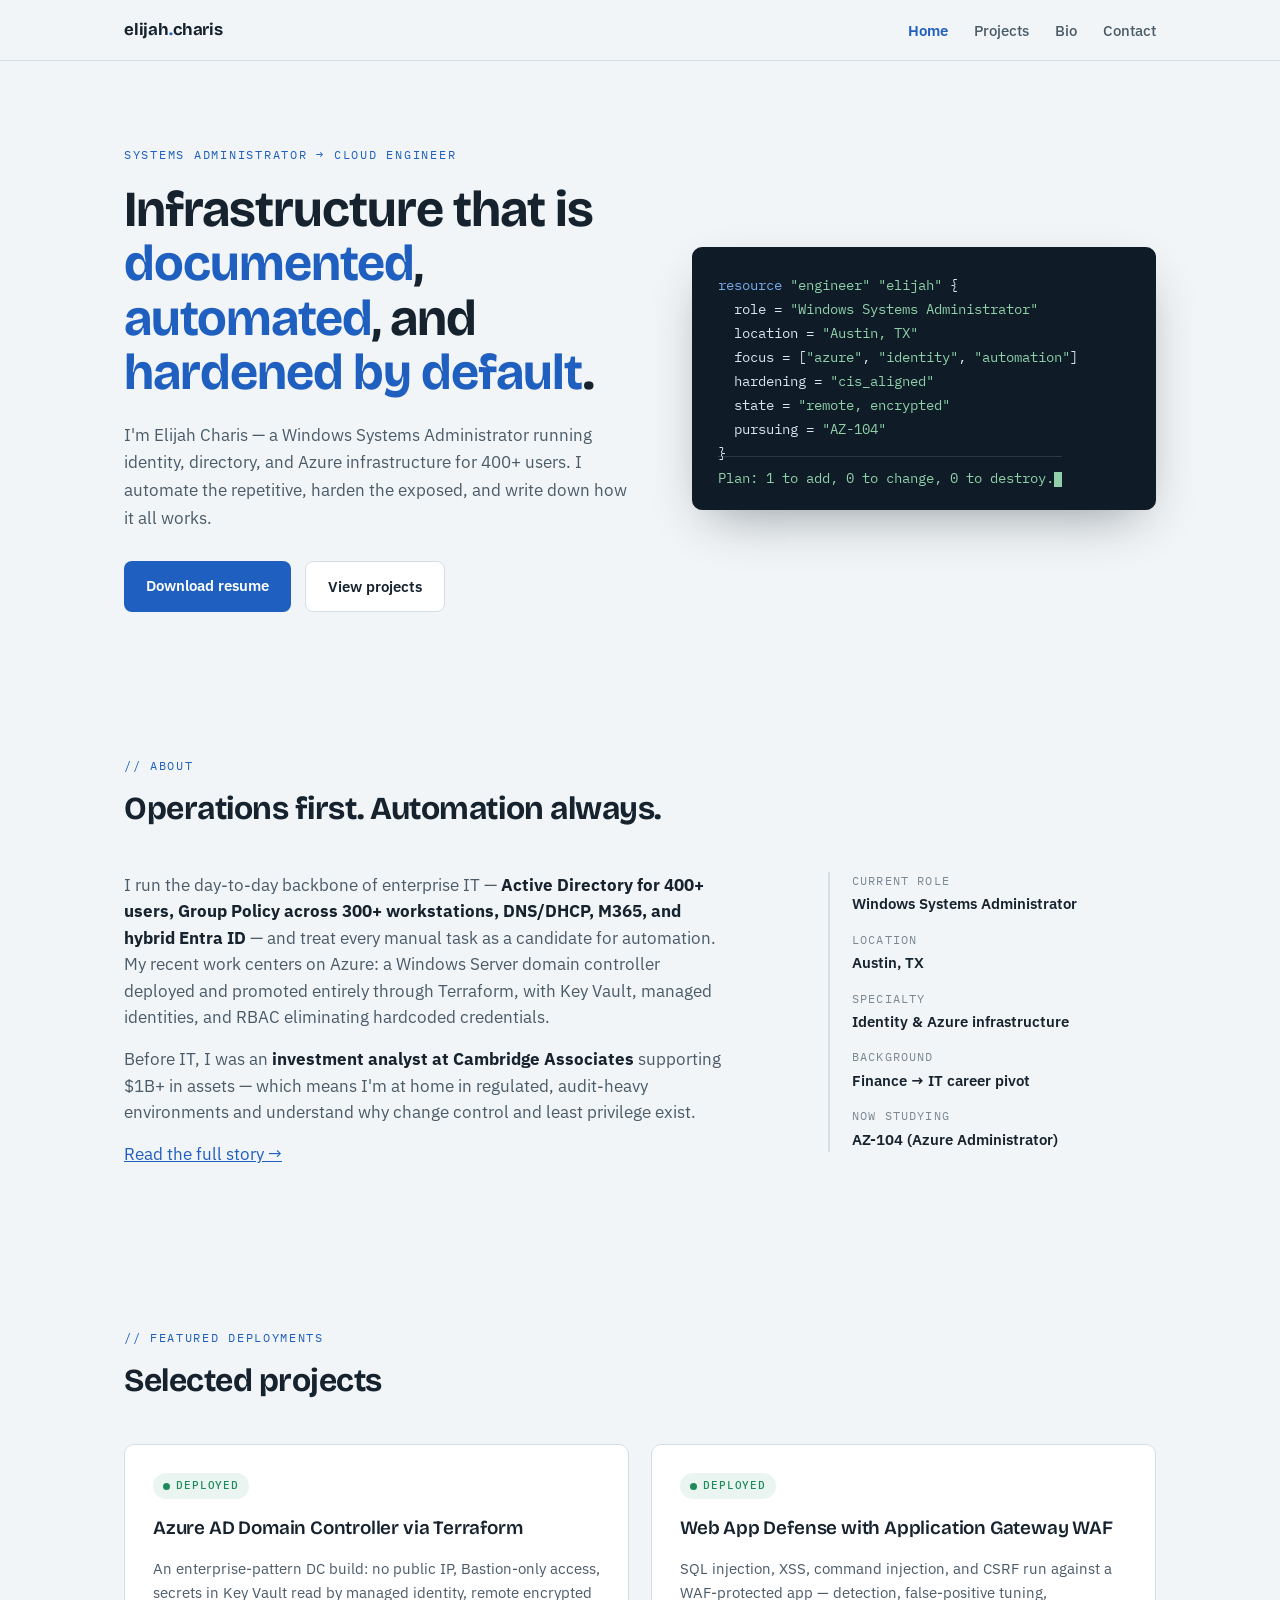
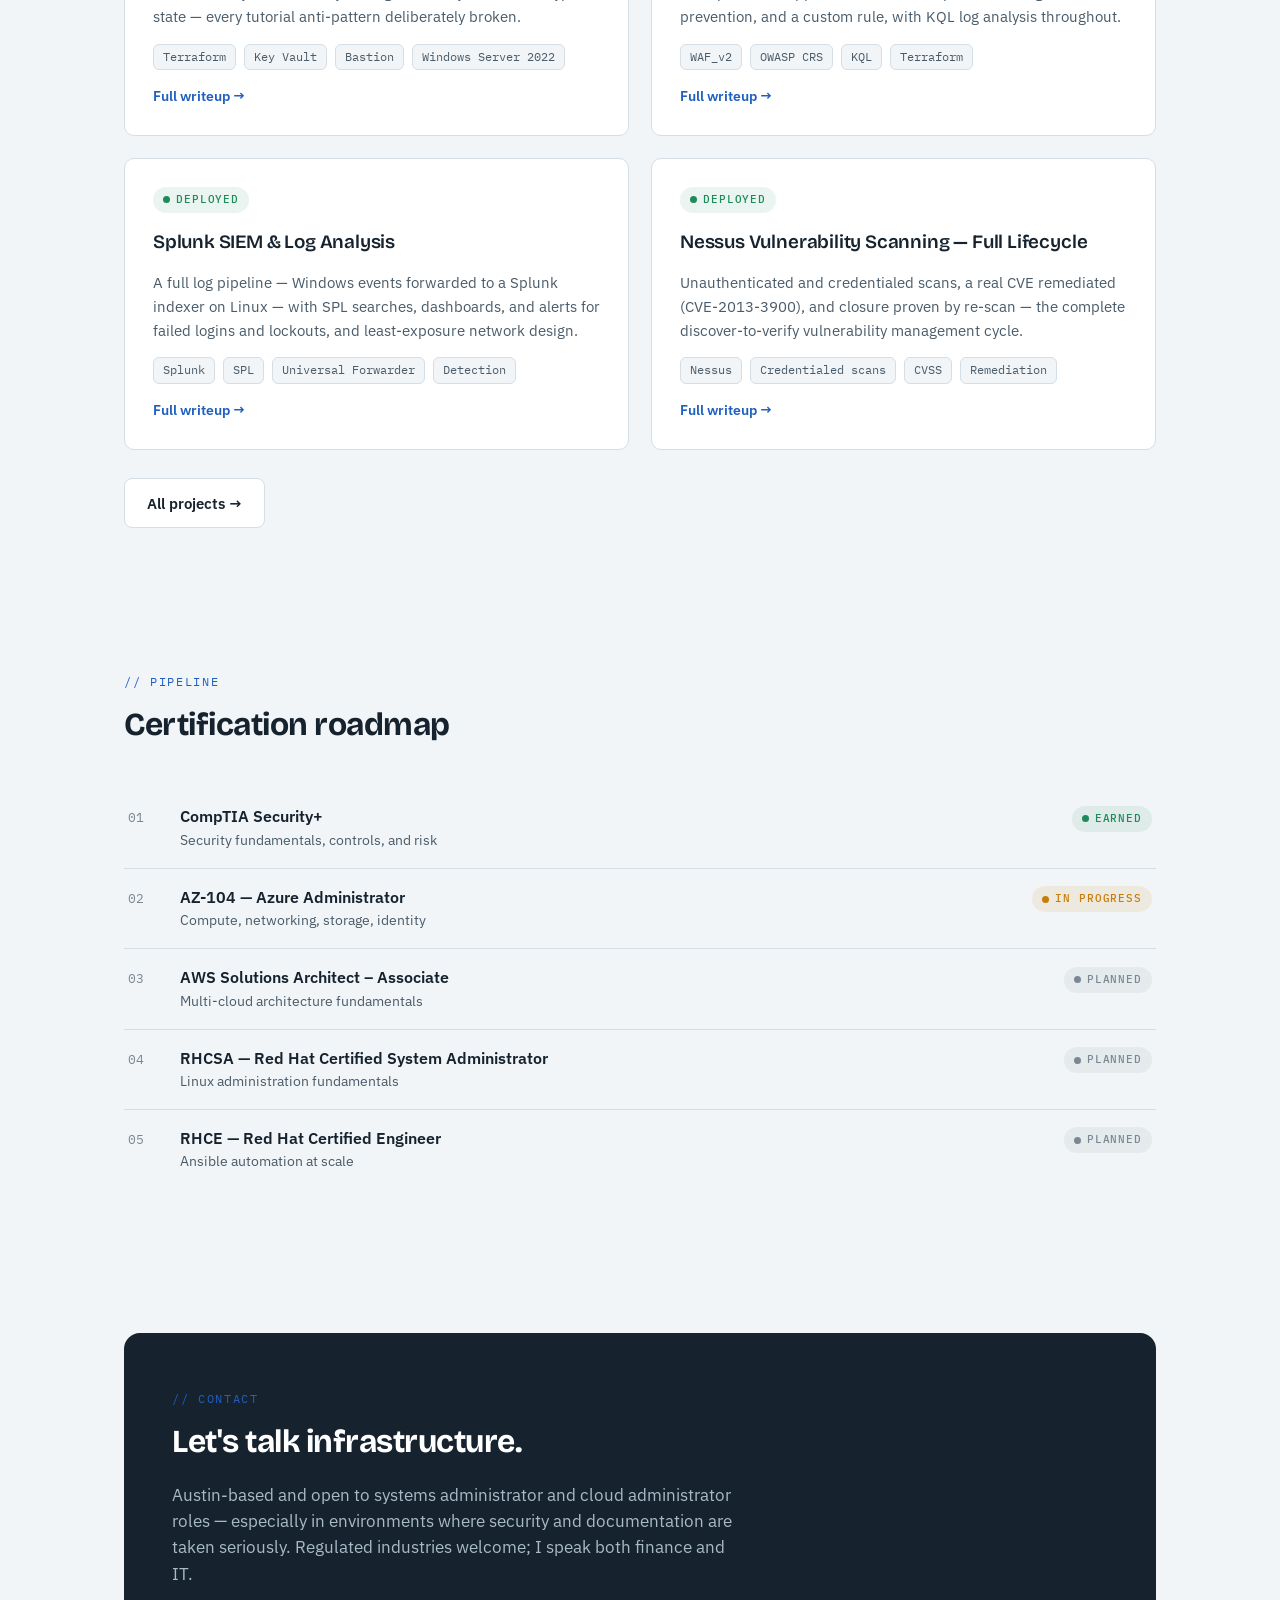
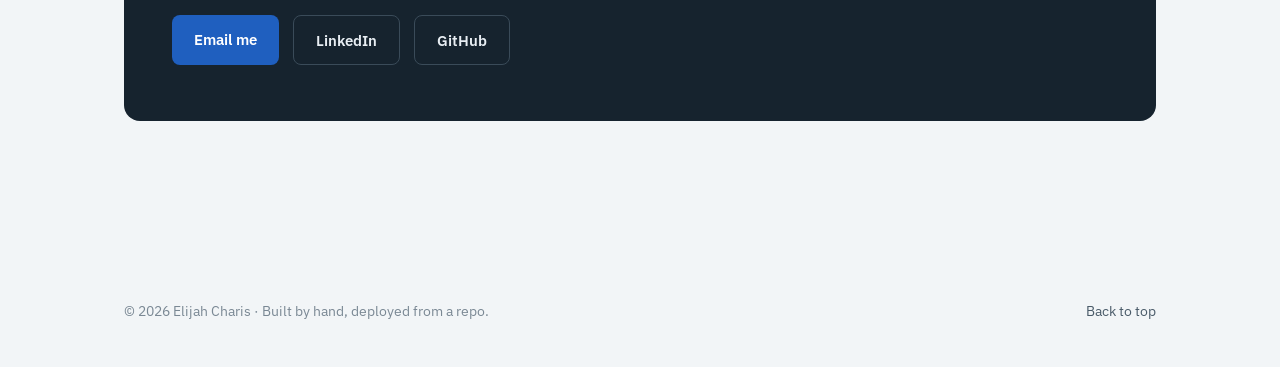
==== index.html @ f72bf863 "Initial portfolio" ====
<!DOCTYPE html>
<html lang="en">
<head>
<meta charset="UTF-8">
<meta name="viewport" content="width=device-width, initial-scale=1.0">
<title>Elijah Charis — Systems Administrator &amp; Cloud Engineer</title>
<meta name="description" content="Windows Systems Administrator in Austin, TX building hardened, automated Azure infrastructure. Active Directory, Terraform, PowerShell, M365.">
<!-- ================================================================
     REMAINING TODOs (search all 3 html files for "TODO"):
     1. GitHub profile + repo URLs
     2. LinkedIn URL
     3. resume.pdf — drop the file in the repo root
     ================================================================ -->
<link rel="preconnect" href="https://fonts.googleapis.com">
<link rel="preconnect" href="https://fonts.gstatic.com" crossorigin>
<link href="https://fonts.googleapis.com/css2?family=Bricolage+Grotesque:opsz,wght@12..96,400;12..96,600;12..96,700&family=IBM+Plex+Sans:wght@400;500;600&family=IBM+Plex+Mono:wght@400;500&display=swap" rel="stylesheet">
<link rel="stylesheet" href="styles.css">
</head>
<body>

<nav>
  <div class="wrap nav-inner">
    <a class="brand" href="index.html">elijah<span class="dot">.</span>charis</a>
    <ul class="nav-links">
      <li><a href="index.html" aria-current="page">Home</a></li>
      <li><a href="projects.html">Projects</a></li>
      <li><a href="bio.html">Bio</a></li>
      <li><a href="index.html#contact">Contact</a></li>
    </ul>
  </div>
</nav>

<header class="hero">
  <div class="wrap hero-grid">
    <div>
      <span class="eyebrow">Systems Administrator → Cloud Engineer</span>
      <h1>Infrastructure that is <em>documented</em>, <em>automated</em>, and <em>hardened by default</em>.</h1>
      <p class="lede">I'm Elijah Charis — a Windows Systems Administrator running identity, directory, and Azure infrastructure for 400+ users. I automate the repetitive, harden the exposed, and write down how it all works.</p>
      <div class="btn-row">
        <!-- TODO: drop resume.pdf into the repo root -->
        <a class="btn btn-primary" href="resume.pdf">Download resume</a>
        <a class="btn btn-ghost" href="projects.html">View projects</a>
      </div>
    </div>

    <!-- Signature element: career as a Terraform resource block -->
    <div class="code-card" role="img" aria-label="Terraform-style code block describing Elijah: role Windows Systems Administrator, located in Austin Texas, focus on Azure, identity, and automation, CIS-aligned hardening, currently pursuing AZ-104. Plan: one to add.">
<span class="kw">resource</span> <span class="str">"engineer"</span> <span class="str">"elijah"</span> {<br>
&nbsp;&nbsp;<span class="attr">role</span>      = <span class="str">"Windows Systems Administrator"</span><br>
&nbsp;&nbsp;<span class="attr">location</span>  = <span class="str">"Austin, TX"</span><br>
&nbsp;&nbsp;<span class="attr">focus</span>     = [<span class="str">"azure"</span>, <span class="str">"identity"</span>, <span class="str">"automation"</span>]<br>
&nbsp;&nbsp;<span class="attr">hardening</span> = <span class="str">"cis_aligned"</span><br>
&nbsp;&nbsp;<span class="attr">state</span>     = <span class="str">"remote, encrypted"</span><br>
&nbsp;&nbsp;<span class="attr">pursuing</span>  = <span class="str">"AZ-104"</span><br>
}<br>
<span class="plan">Plan: 1 to add, 0 to change, 0 to destroy.<span class="cursor"></span></span>
    </div>
  </div>
</header>

<main>
<section id="about-teaser">
  <div class="wrap">
    <div class="sec-head">
      <span class="sec-label">// about</span>
      <h2>Operations first. Automation always.</h2>
    </div>
    <div class="about-grid">
      <div>
        <p>I run the day-to-day backbone of enterprise IT — <strong>Active Directory for 400+ users, Group Policy across 300+ workstations, DNS/DHCP, M365, and hybrid Entra ID</strong> — and treat every manual task as a candidate for automation. My recent work centers on Azure: a Windows Server domain controller deployed and promoted entirely through Terraform, with Key Vault, managed identities, and RBAC eliminating hardcoded credentials.</p>
        <p>Before IT, I was an <strong>investment analyst at Cambridge Associates</strong> supporting $1B+ in assets — which means I'm at home in regulated, audit-heavy environments and understand why change control and least privilege exist.</p>
        <p><a href="bio.html">Read the full story →</a></p>
      </div>
      <ul class="fact-list">
        <li><span class="k">Current role</span><span class="v">Windows Systems Administrator</span></li>
        <li><span class="k">Location</span><span class="v">Austin, TX</span></li>
        <li><span class="k">Specialty</span><span class="v">Identity &amp; Azure infrastructure</span></li>
        <li><span class="k">Background</span><span class="v">Finance → IT career pivot</span></li>
        <li><span class="k">Now studying</span><span class="v">AZ-104 (Azure Administrator)</span></li>
      </ul>
    </div>
  </div>
</section>

<section id="featured">
  <div class="wrap">
    <div class="sec-head">
      <span class="sec-label">// featured deployments</span>
      <h2>Selected projects</h2>
    </div>
    <div class="proj-grid">

      <article class="card">
        <span class="chip deployed">deployed</span>
        <h3>Azure AD Domain Controller via Terraform</h3>
        <p>An enterprise-pattern DC build: no public IP, Bastion-only access, secrets in Key Vault read by managed identity, remote encrypted state — every tutorial anti-pattern deliberately broken.</p>
        <div class="tags"><span>Terraform</span><span>Key Vault</span><span>Bastion</span><span>Windows Server 2022</span></div>
        <a class="repo" href="projects.html#hardened-dc">Full writeup →</a>
      </article>

      <article class="card">
        <span class="chip deployed">deployed</span>
        <h3>Web App Defense with Application Gateway WAF</h3>
        <p>SQL injection, XSS, command injection, and CSRF run against a WAF-protected app — detection, false-positive tuning, prevention, and a custom rule, with KQL log analysis throughout.</p>
        <div class="tags"><span>WAF_v2</span><span>OWASP CRS</span><span>KQL</span><span>Terraform</span></div>
        <a class="repo" href="projects.html#waf">Full writeup →</a>
      </article>

      <article class="card">
        <span class="chip deployed">deployed</span>
        <h3>Splunk SIEM &amp; Log Analysis</h3>
        <p>A full log pipeline — Windows events forwarded to a Splunk indexer on Linux — with SPL searches, dashboards, and alerts for failed logins and lockouts, and least-exposure network design.</p>
        <div class="tags"><span>Splunk</span><span>SPL</span><span>Universal Forwarder</span><span>Detection</span></div>
        <a class="repo" href="projects.html#splunk">Full writeup →</a>
      </article>

      <article class="card">
        <span class="chip deployed">deployed</span>
        <h3>Nessus Vulnerability Scanning — Full Lifecycle</h3>
        <p>Unauthenticated and credentialed scans, a real CVE remediated (CVE-2013-3900), and closure proven by re-scan — the complete discover-to-verify vulnerability management cycle.</p>
        <div class="tags"><span>Nessus</span><span>Credentialed scans</span><span>CVSS</span><span>Remediation</span></div>
        <a class="repo" href="projects.html#nessus">Full writeup →</a>
      </article>

    </div>
    <p style="margin-top:28px"><a class="btn btn-ghost" href="projects.html">All projects →</a></p>
  </div>
</section>

<section id="certs">
  <div class="wrap">
    <div class="sec-head">
      <span class="sec-label">// pipeline</span>
      <h2>Certification roadmap</h2>
    </div>
    <ol class="pipe">
      <li>
        <span class="n">01</span>
        <span class="name">CompTIA Security+<span class="sub">Security fundamentals, controls, and risk</span></span>
        <span class="chip deployed">earned</span>
      </li>
      <li>
        <span class="n">02</span>
        <span class="name">AZ-104 — Azure Administrator<span class="sub">Compute, networking, storage, identity</span></span>
        <span class="chip active">in progress</span>
      </li>
      <li>
        <span class="n">03</span>
        <span class="name">AWS Solutions Architect – Associate<span class="sub">Multi-cloud architecture fundamentals</span></span>
        <span class="chip planned">planned</span>
      </li>
      <li>
        <span class="n">04</span>
        <span class="name">RHCSA — Red Hat Certified System Administrator<span class="sub">Linux administration fundamentals</span></span>
        <span class="chip planned">planned</span>
      </li>
      <li>
        <span class="n">05</span>
        <span class="name">RHCE — Red Hat Certified Engineer<span class="sub">Ansible automation at scale</span></span>
        <span class="chip planned">planned</span>
      </li>
    </ol>
  </div>
</section>

<section id="contact">
  <div class="wrap">
    <div class="contact">
      <span class="sec-label">// contact</span>
      <h2>Let's talk infrastructure.</h2>
      <p>Austin-based and open to systems administrator and cloud administrator roles — especially in environments where security and documentation are taken seriously. Regulated industries welcome; I speak both finance and IT.</p>
      <div class="btn-row">
        <a class="btn btn-primary" href="mailto:elijah.a.korkoyah@gmail.com">Email me</a>
        <a class="btn btn-ghost" href="https://www.linkedin.com/in/elijah-charis/" rel="noopener">LinkedIn</a>
        <!-- TODO: replace with your GitHub URL -->
        <a class="btn btn-ghost" href="https://github.com/ejk52515" rel="noopener">GitHub</a>
      </div>
    </div>
  </div>
</section>
</main>

<footer>
  <div class="wrap">
    <span>© 2026 Elijah Charis · Built by hand, deployed from a repo.</span>
    <span><a href="#top">Back to top</a></span>
  </div>
</footer>

</body>
</html>
---- styles.css ----
/* ============================================================
   Shared design system — used by index.html, projects.html, bio.html
   ============================================================ */
:root{
  --mist:#F2F5F7;        /* page background — cool, not cream */
  --card:#FFFFFF;
  --ink:#16232E;         /* deep harbor navy */
  --ink-soft:#4A5B69;
  --blue:#1F5FBF;        /* control-plane blue */
  --blue-dark:#174A96;
  --green:#1E8A5A;       /* status: operational */
  --amber:#C77D0A;       /* status: in progress */
  --gray-status:#7A8894; /* status: planned */
  --line:#D5DEE5;
  --code-bg:#0F1B26;
  --code-text:#D8E4EE;
  --radius:10px;
  --max:1080px;
}
*{margin:0;padding:0;box-sizing:border-box}
html{scroll-behavior:smooth}
body{
  font-family:'IBM Plex Sans',system-ui,sans-serif;
  background:var(--mist);
  color:var(--ink);
  line-height:1.6;
  font-size:16.5px;
}
::selection{background:var(--blue);color:#fff}
a{color:var(--blue)}
a:focus-visible,button:focus-visible{outline:3px solid var(--blue);outline-offset:3px;border-radius:4px}
.wrap{max-width:var(--max);margin:0 auto;padding:0 24px}
.mono{font-family:'IBM Plex Mono',monospace}

/* ---------- nav ---------- */
nav{
  position:sticky;top:0;z-index:50;
  background:rgba(242,245,247,.88);backdrop-filter:blur(8px);
  border-bottom:1px solid var(--line);
}
.nav-inner{display:flex;align-items:center;justify-content:space-between;height:60px}
.brand{font-family:'Bricolage Grotesque',sans-serif;font-weight:700;font-size:1.05rem;color:var(--ink);text-decoration:none;letter-spacing:-.01em}
.brand .dot{color:var(--blue)}
.nav-links{display:flex;gap:26px;list-style:none}
.nav-links a{color:var(--ink-soft);text-decoration:none;font-size:.92rem;font-weight:500}
.nav-links a:hover{color:var(--blue)}
.nav-links a[aria-current="page"]{color:var(--blue);font-weight:600}
@media(max-width:640px){.nav-links{gap:16px;font-size:.85rem}}

/* ---------- hero (home) ---------- */
.hero{padding:84px 0 72px}
.hero-grid{display:grid;grid-template-columns:1.05fr .95fr;gap:56px;align-items:center}
@media(max-width:880px){.hero-grid{grid-template-columns:1fr;gap:40px}}
.eyebrow{
  font-family:'IBM Plex Mono',monospace;font-size:.78rem;letter-spacing:.14em;
  text-transform:uppercase;color:var(--blue);margin-bottom:18px;display:block
}
h1{
  font-family:'Bricolage Grotesque',sans-serif;
  font-size:clamp(2.1rem,4.6vw,3.15rem);
  line-height:1.08;letter-spacing:-.02em;font-weight:700;margin-bottom:20px
}
h1 em{font-style:normal;color:var(--blue)}
.lede{color:var(--ink-soft);font-size:1.08rem;max-width:34rem;margin-bottom:30px}
.btn-row{display:flex;gap:14px;flex-wrap:wrap}
.btn{
  display:inline-block;padding:12px 22px;border-radius:8px;text-decoration:none;
  font-weight:600;font-size:.95rem;transition:transform .12s ease,background .12s ease
}
.btn-primary{background:var(--blue);color:#fff}
.btn-primary:hover{background:var(--blue-dark);transform:translateY(-1px)}
.btn-ghost{border:1.5px solid var(--line);color:var(--ink);background:var(--card)}
.btn-ghost:hover{border-color:var(--blue);color:var(--blue)}

/* signature element: the resource block */
.code-card{
  background:var(--code-bg);border-radius:var(--radius);
  padding:26px 26px 20px;color:var(--code-text);
  font-family:'IBM Plex Mono',monospace;font-size:.86rem;line-height:1.75;
  box-shadow:0 20px 50px -18px rgba(22,35,46,.45);
  overflow-x:auto;
}
.code-card .cm{color:#5D7285}
.code-card .kw{color:#79A9E8}
.code-card .str{color:#8FD0A9}
.code-card .attr{color:#D8E4EE}
.code-card .plan{
  margin-top:14px;padding-top:12px;border-top:1px solid rgba(216,228,238,.14);
  color:#8FD0A9;white-space:nowrap
}
.cursor{display:inline-block;width:8px;height:1.05em;background:#8FD0A9;vertical-align:text-bottom;animation:blink 1.1s steps(1) infinite}
@keyframes blink{50%{opacity:0}}
@media(prefers-reduced-motion:reduce){
  .cursor{animation:none}
  .btn-primary:hover{transform:none}
  html{scroll-behavior:auto}
}

/* ---------- page header (interior pages) ---------- */
.page-head{padding:72px 0 40px;border-bottom:1px solid var(--line);margin-bottom:56px}
.page-head p{color:var(--ink-soft);max-width:40rem;margin-top:14px;font-size:1.05rem}

/* ---------- sections ---------- */
section{padding:72px 0}
.sec-head{margin-bottom:38px}
.sec-label{
  font-family:'IBM Plex Mono',monospace;font-size:.75rem;letter-spacing:.14em;
  text-transform:uppercase;color:var(--blue);display:block;margin-bottom:8px
}
h2{
  font-family:'Bricolage Grotesque',sans-serif;font-size:clamp(1.5rem,3vw,2rem);
  letter-spacing:-.015em;font-weight:700
}

/* ---------- cards / chips / tags ---------- */
.proj-grid{display:grid;grid-template-columns:1fr 1fr;gap:22px}
@media(max-width:760px){.proj-grid{grid-template-columns:1fr}}
.card{
  background:var(--card);border:1px solid var(--line);border-radius:var(--radius);
  padding:28px;display:flex;flex-direction:column;gap:14px;
  transition:border-color .15s ease,box-shadow .15s ease
}
.card:hover{border-color:var(--blue);box-shadow:0 10px 30px -16px rgba(31,95,191,.35)}
.chip{
  font-family:'IBM Plex Mono',monospace;font-size:.7rem;letter-spacing:.08em;
  text-transform:uppercase;padding:4px 10px;border-radius:999px;font-weight:500;
  display:inline-flex;align-items:center;gap:6px;width:fit-content
}
.chip::before{content:"";width:7px;height:7px;border-radius:50%;background:currentColor}
.chip.deployed{color:var(--green);background:rgba(30,138,90,.09)}
.chip.active{color:var(--amber);background:rgba(199,125,10,.10)}
.chip.planned{color:var(--gray-status);background:rgba(122,136,148,.10)}
.card h3{font-family:'Bricolage Grotesque',sans-serif;font-size:1.18rem;font-weight:600;letter-spacing:-.01em}
.card p{color:var(--ink-soft);font-size:.94rem;flex-grow:1}
.tags{display:flex;flex-wrap:wrap;gap:8px}
.tags span{
  font-family:'IBM Plex Mono',monospace;font-size:.72rem;color:var(--ink-soft);
  border:1px solid var(--line);border-radius:6px;padding:3px 9px;background:var(--mist)
}
a.repo{font-size:.9rem;font-weight:600;text-decoration:none}
a.repo:hover{text-decoration:underline}

/* ---------- full project entries (projects page) ---------- */
.proj-full{
  background:var(--card);border:1px solid var(--line);border-radius:var(--radius);
  padding:40px;margin-bottom:32px
}
@media(max-width:640px){.proj-full{padding:26px}}
.proj-full header{display:flex;justify-content:space-between;align-items:flex-start;gap:16px;flex-wrap:wrap;margin-bottom:18px}
.proj-full h3{font-family:'Bricolage Grotesque',sans-serif;font-size:1.45rem;font-weight:700;letter-spacing:-.015em;max-width:32rem}
.proj-full .body{display:grid;grid-template-columns:2fr 1fr;gap:40px}
@media(max-width:760px){.proj-full .body{grid-template-columns:1fr;gap:24px}}
.proj-full p{color:var(--ink-soft);margin-bottom:14px}
.proj-full h4{
  font-family:'IBM Plex Mono',monospace;font-size:.74rem;letter-spacing:.12em;
  text-transform:uppercase;color:var(--blue);margin:22px 0 10px
}
.proj-full h4:first-child{margin-top:0}
.proj-aside{border-left:2px solid var(--line);padding-left:22px;align-self:start}
.proj-aside h4{margin-top:18px}
.proj-aside h4:first-child{margin-top:0}
.proj-aside ul{list-style:none;display:flex;flex-direction:column;gap:8px}
.proj-aside li{font-size:.9rem;color:var(--ink-soft)}
.proj-aside .tags{margin-top:4px}

/* ---------- bio / about ---------- */
.about-grid{display:grid;grid-template-columns:2fr 1fr;gap:48px}
@media(max-width:760px){.about-grid{grid-template-columns:1fr}}
.about-grid p{color:var(--ink-soft);margin-bottom:16px;max-width:38rem}
.about-grid p strong{color:var(--ink)}
.fact-list{list-style:none;border-left:2px solid var(--line);padding-left:22px;display:flex;flex-direction:column;gap:14px;align-self:start}
.fact-list .k{font-family:'IBM Plex Mono',monospace;font-size:.72rem;letter-spacing:.1em;text-transform:uppercase;color:var(--gray-status);display:block}
.fact-list .v{font-weight:600;font-size:.95rem}

/* career timeline (bio page) — a true sequence */
.timeline{list-style:none;position:relative;padding-left:34px}
.timeline::before{content:"";position:absolute;left:8px;top:6px;bottom:6px;width:2px;background:var(--line)}
.timeline li{position:relative;padding-bottom:36px}
.timeline li:last-child{padding-bottom:0}
.timeline li::before{
  content:"";position:absolute;left:-32px;top:7px;width:14px;height:14px;border-radius:50%;
  background:var(--mist);border:3px solid var(--gray-status)
}
.timeline li.current::before{border-color:var(--green)}
.timeline .when{font-family:'IBM Plex Mono',monospace;font-size:.74rem;letter-spacing:.1em;text-transform:uppercase;color:var(--gray-status)}
.timeline h3{font-family:'Bricolage Grotesque',sans-serif;font-size:1.15rem;font-weight:600;margin:4px 0 6px}
.timeline p{color:var(--ink-soft);font-size:.95rem;max-width:36rem}

/* skills */
.skill-grid{display:grid;grid-template-columns:repeat(4,1fr);gap:22px}
@media(max-width:960px){.skill-grid{grid-template-columns:repeat(2,1fr)}}
@media(max-width:560px){.skill-grid{grid-template-columns:1fr}}
.skill-col h3{
  font-family:'IBM Plex Mono',monospace;font-size:.76rem;letter-spacing:.12em;
  text-transform:uppercase;color:var(--blue);margin-bottom:14px;
  padding-bottom:10px;border-bottom:2px solid var(--line)
}
.skill-col ul{list-style:none;display:flex;flex-direction:column;gap:9px}
.skill-col li{font-size:.93rem;color:var(--ink-soft)}

/* cert pipeline */
.pipe{list-style:none;display:flex;flex-direction:column}
.pipe li{
  display:grid;grid-template-columns:34px 1fr auto;gap:18px;align-items:baseline;
  padding:16px 4px;border-bottom:1px solid var(--line)
}
.pipe li:last-child{border-bottom:none}
.pipe .n{font-family:'IBM Plex Mono',monospace;font-size:.8rem;color:var(--gray-status)}
.pipe .name{font-weight:600;font-size:1rem}
.pipe .sub{display:block;font-weight:400;font-size:.85rem;color:var(--ink-soft)}
@media(max-width:560px){.pipe li{grid-template-columns:28px 1fr}.pipe .chip{grid-column:2;margin-top:6px}}

/* contact band */
.contact{background:var(--ink);color:#E8EEF3;border-radius:16px;padding:56px 48px;margin-bottom:80px}
@media(max-width:640px){.contact{padding:40px 26px}}
.contact h2{color:#fff}
.contact p{color:#A9BAC7;max-width:36rem;margin:14px 0 28px}
.contact .btn-primary{background:var(--blue)}
.contact .btn-ghost{background:transparent;border-color:#3A4B59;color:#E8EEF3}
.contact .btn-ghost:hover{border-color:var(--blue);color:#fff}

footer{padding:28px 0 44px;color:var(--gray-status);font-size:.85rem}
footer .wrap{display:flex;justify-content:space-between;flex-wrap:wrap;gap:12px}
footer a{color:var(--ink-soft);text-decoration:none}
footer a:hover{color:var(--blue)}
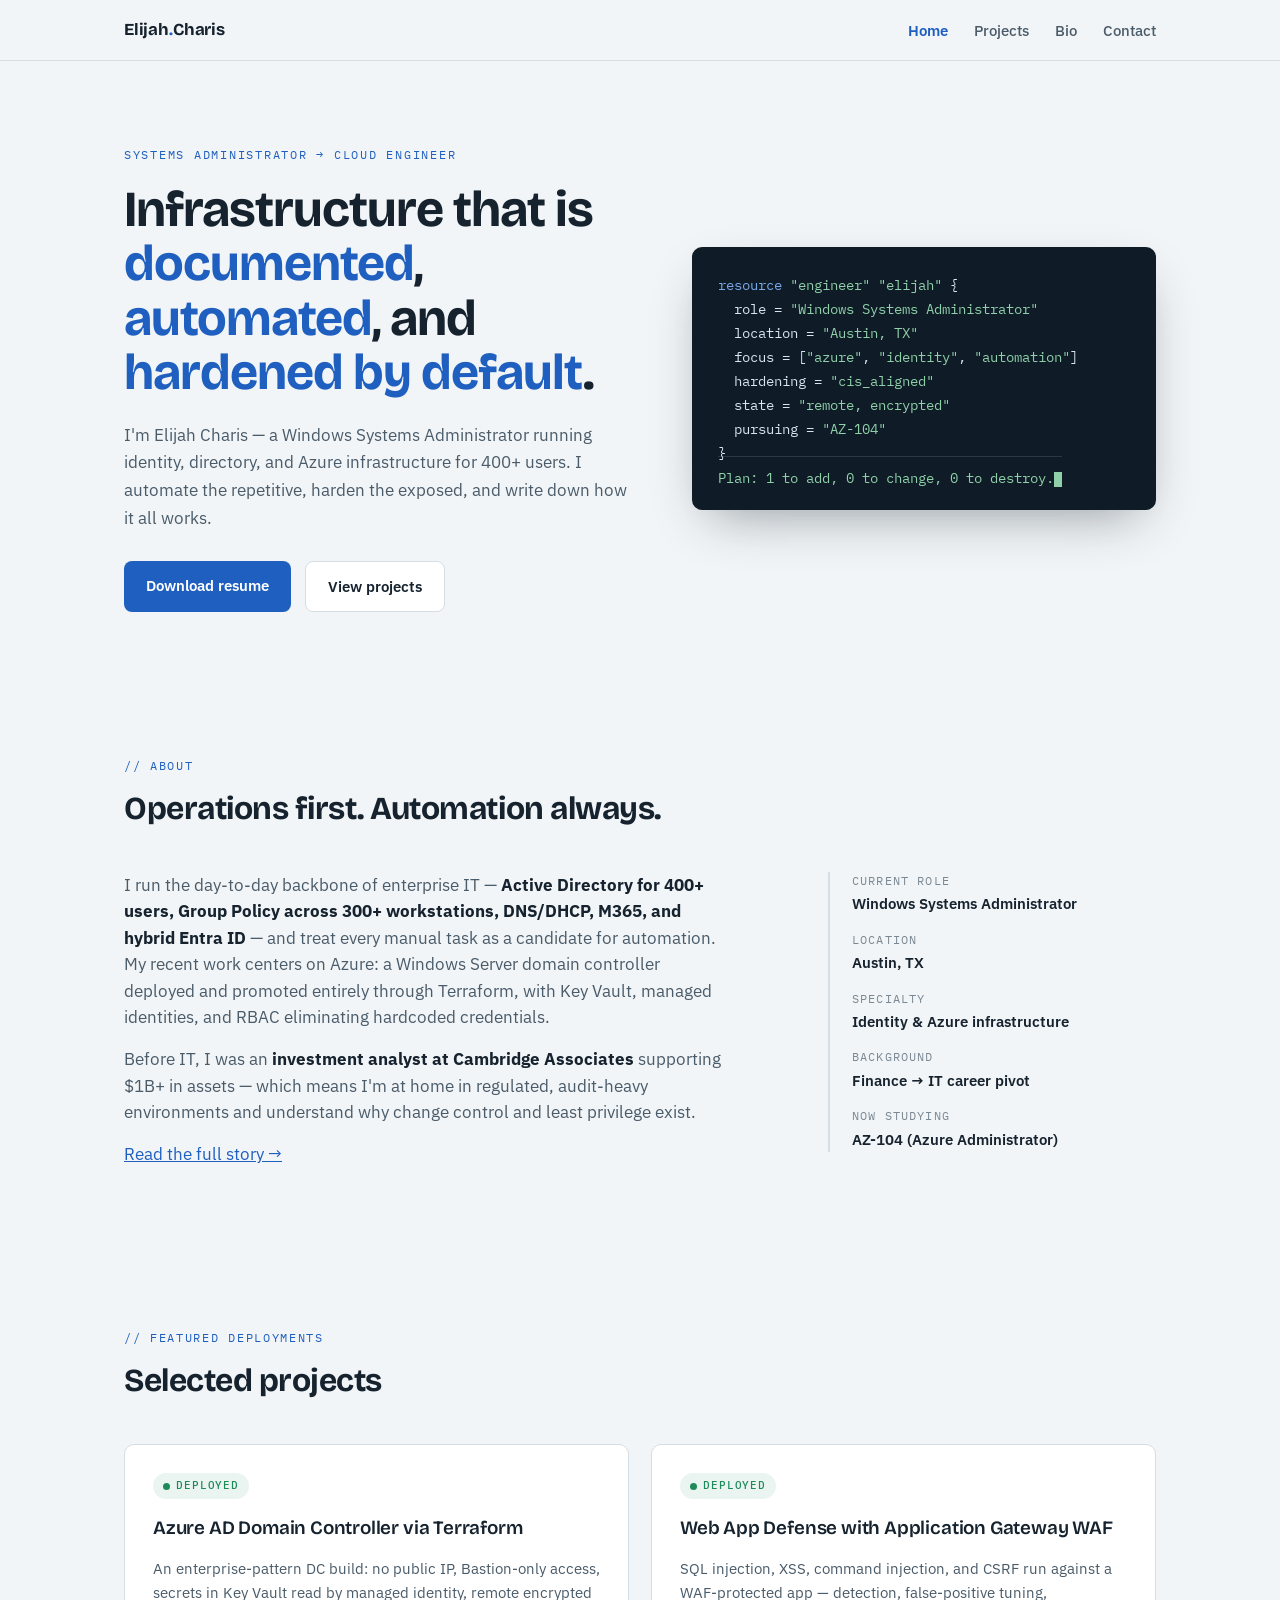
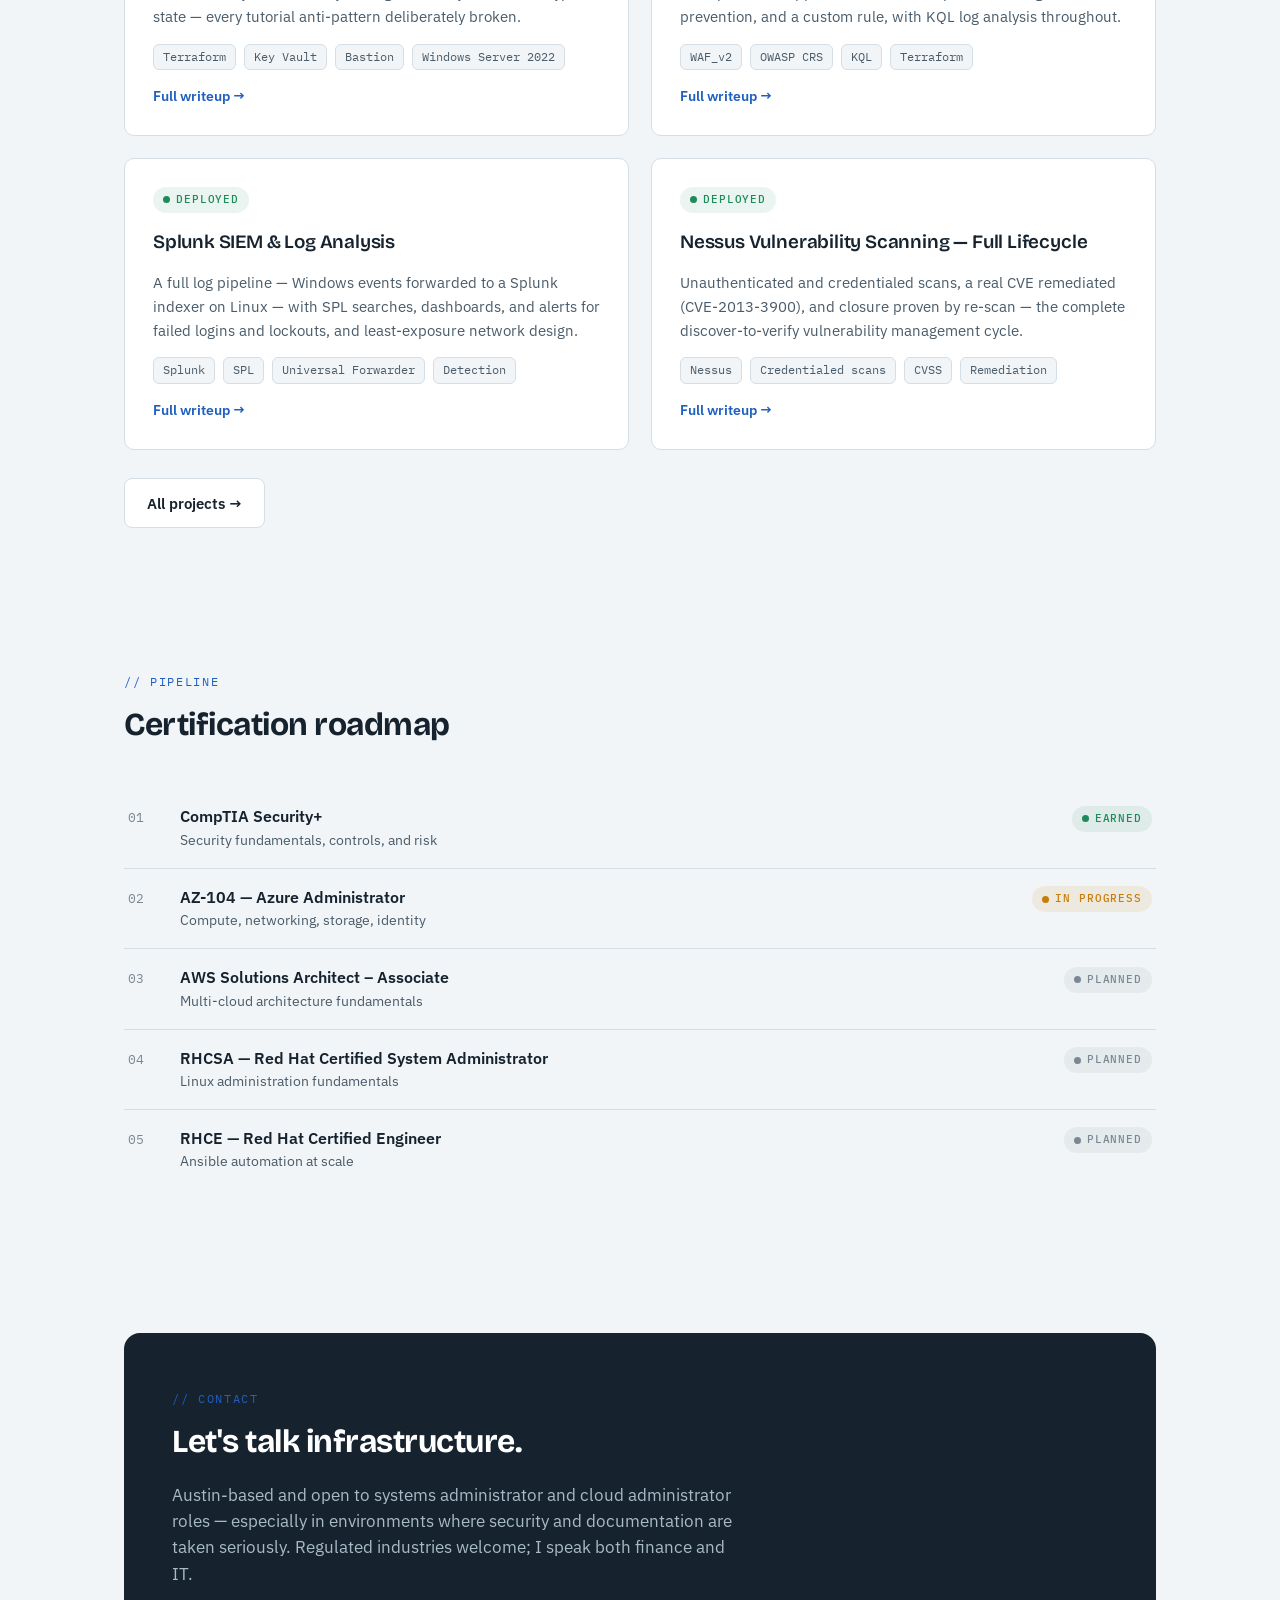
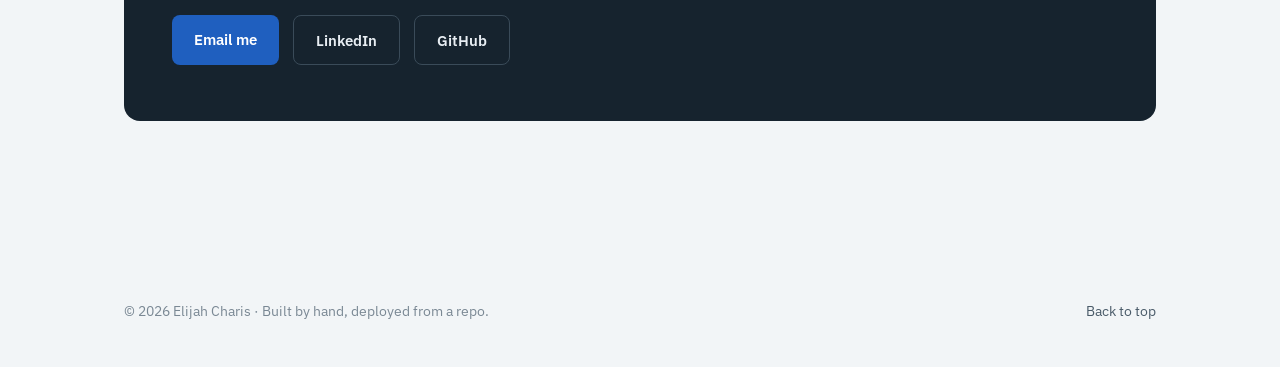
==== commit 3c838102: "Correct capitalization in brand link text" ====
--- a/index.html
+++ b/index.html
@@ -20,7 +20,7 @@
 
 <nav>
   <div class="wrap nav-inner">
-    <a class="brand" href="index.html">elijah<span class="dot">.</span>charis</a>
+    <a class="brand" href="index.html">Elijah<span class="dot">.</span>Charis</a>
     <ul class="nav-links">
       <li><a href="index.html" aria-current="page">Home</a></li>
       <li><a href="projects.html">Projects</a></li>
